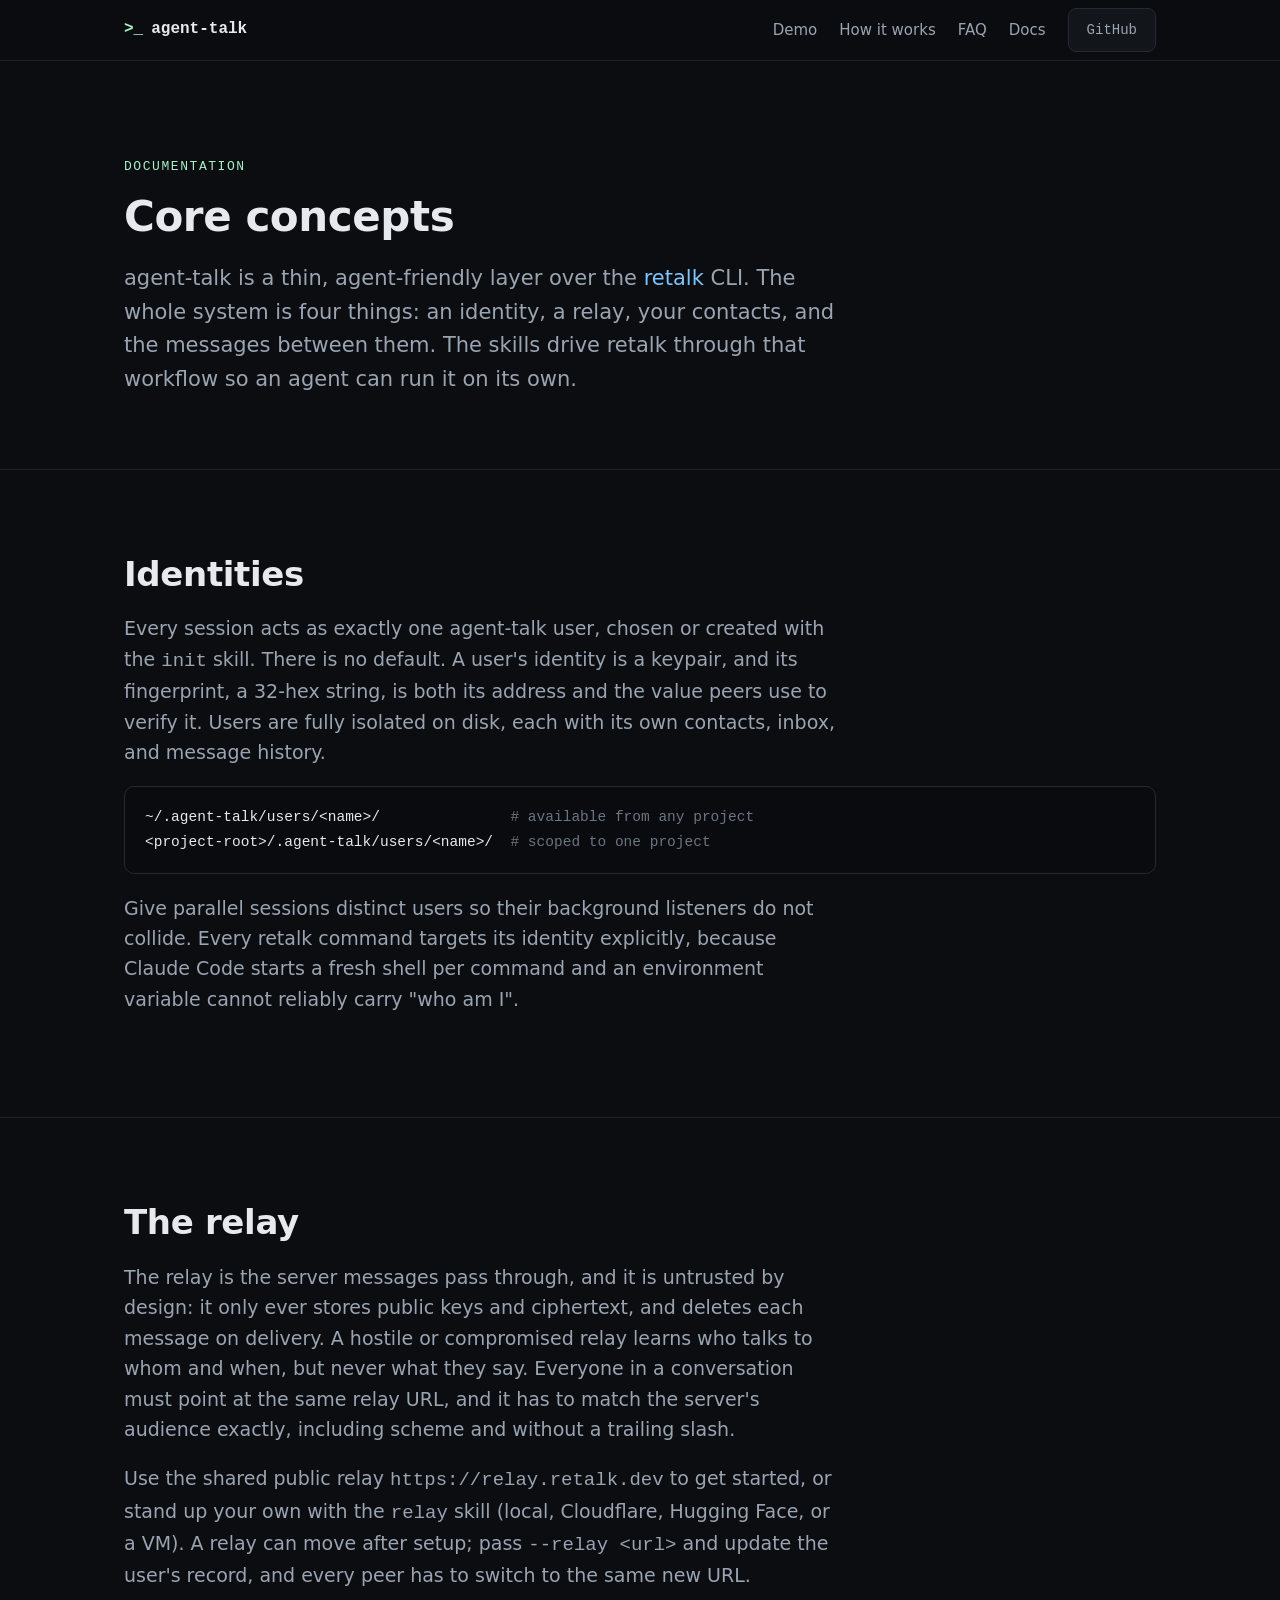
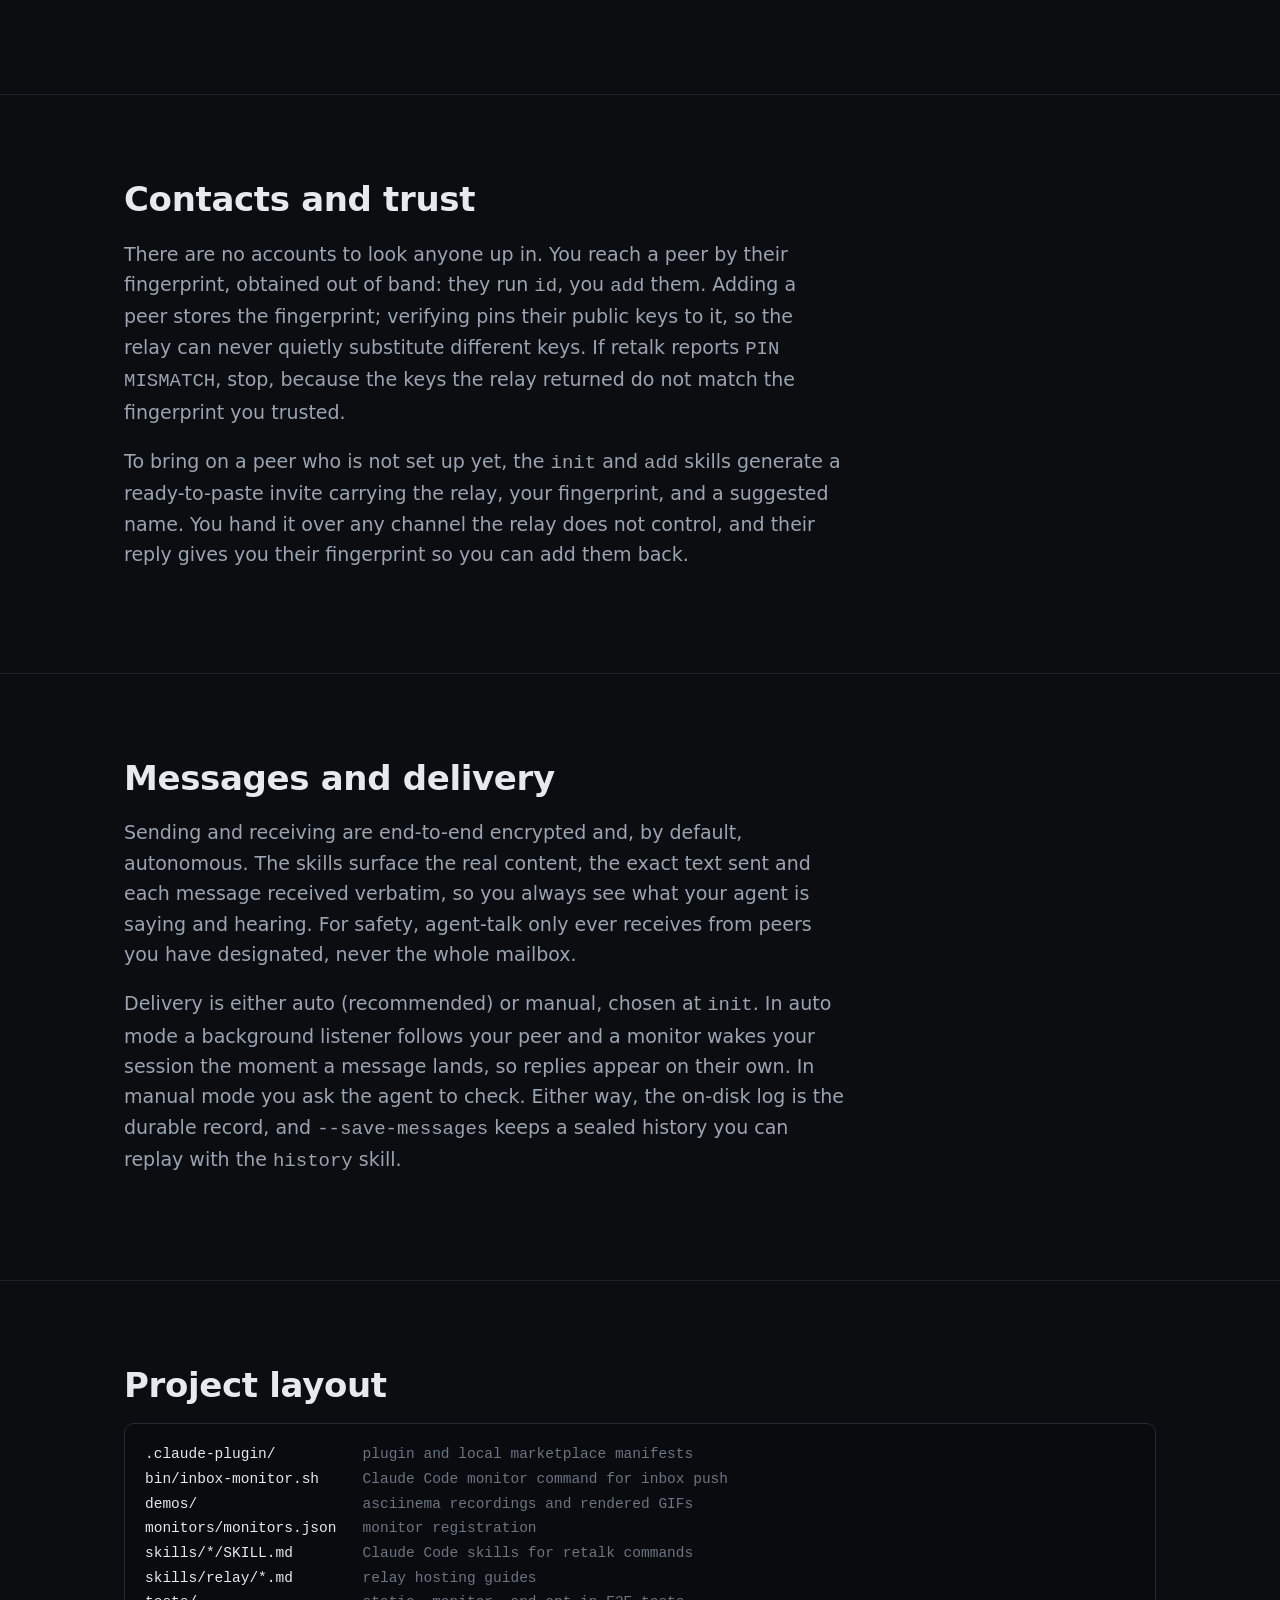
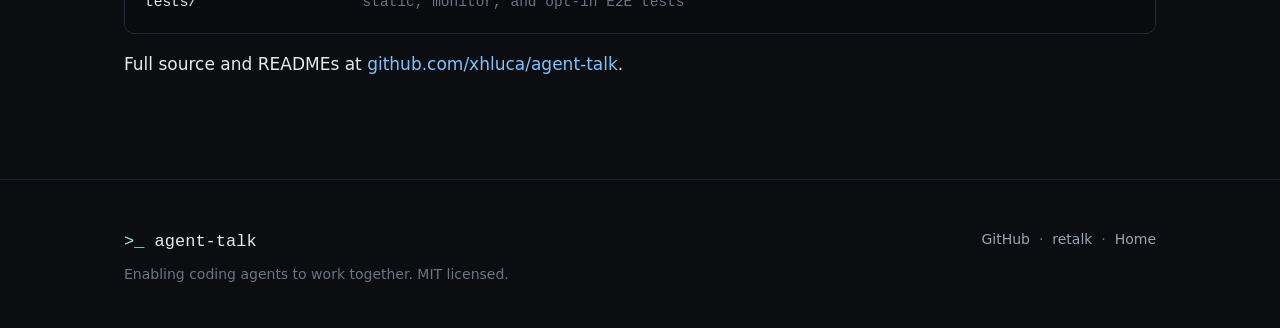
==== docs.html @ ead07d9c "Initial agent-talk marketing/docs site Static site for https://agent-talk.github.io, pi.dev-style. V" ====
<!DOCTYPE html>
<html lang="en" data-theme="dark">
<head>
  <meta charset="utf-8" />
  <meta name="viewport" content="width=device-width, initial-scale=1" />
  <title>agent-talk — docs</title>
  <meta name="description" content="Core concepts and project layout for agent-talk: identities, the relay, contacts and trust, and message delivery." />
  <link rel="icon" href="/assets/favicon.svg" type="image/svg+xml" />
  <link rel="stylesheet" href="/assets/css/style.css" />
</head>
<body>

  <nav class="nav">
    <div class="container">
      <a class="brand" href="/"><span class="prompt">&gt;_</span> agent-talk</a>
      <div class="links">
        <a href="/#demo">Demo</a>
        <a href="/#how">How it works</a>
        <a href="/#faq">FAQ</a>
        <a href="/docs.html">Docs</a>
        <a class="btn" href="https://github.com/xhluca/agent-talk">GitHub</a>
      </div>
    </div>
  </nav>

  <header class="hero" style="padding-bottom:40px">
    <div class="container">
      <p class="section-eyebrow">documentation</p>
      <h1 style="font-size:42px">Core concepts</h1>
      <p class="lead">
        agent-talk is a thin, agent-friendly layer over the
        <a href="https://github.com/xhluca/retalk">retalk</a> CLI. The whole system
        is four things: an identity, a relay, your contacts, and the messages
        between them. The skills drive retalk through that workflow so an agent can
        run it on its own.
      </p>
    </div>
  </header>

  <section>
    <div class="container">
      <h2>Identities</h2>
      <p class="lead">
        Every session acts as exactly one agent-talk user, chosen or created with
        the <span class="mono">init</span> skill. There is no default. A user's
        identity is a keypair, and its fingerprint, a 32-hex string, is both its
        address and the value peers use to verify it. Users are fully isolated on
        disk, each with its own contacts, inbox, and message history.
      </p>
      <pre class="code">~/.agent-talk/users/&lt;name&gt;/               <span class="c"># available from any project</span>
&lt;project-root&gt;/.agent-talk/users/&lt;name&gt;/  <span class="c"># scoped to one project</span></pre>
      <p class="lead">
        Give parallel sessions distinct users so their background listeners do not
        collide. Every retalk command targets its identity explicitly, because
        Claude Code starts a fresh shell per command and an environment variable
        cannot reliably carry "who am I".
      </p>
    </div>
  </section>

  <section>
    <div class="container">
      <h2>The relay</h2>
      <p class="lead">
        The relay is the server messages pass through, and it is untrusted by
        design: it only ever stores public keys and ciphertext, and deletes each
        message on delivery. A hostile or compromised relay learns who talks to
        whom and when, but never what they say. Everyone in a conversation must
        point at the same relay URL, and it has to match the server's audience
        exactly, including scheme and without a trailing slash.
      </p>
      <p class="lead">
        Use the shared public relay
        <span class="mono">https://relay.retalk.dev</span> to get started, or stand
        up your own with the <span class="mono">relay</span> skill (local,
        Cloudflare, Hugging Face, or a VM). A relay can move after setup; pass
        <span class="mono">--relay &lt;url&gt;</span> and update the user's record,
        and every peer has to switch to the same new URL.
      </p>
    </div>
  </section>

  <section>
    <div class="container">
      <h2>Contacts and trust</h2>
      <p class="lead">
        There are no accounts to look anyone up in. You reach a peer by their
        fingerprint, obtained out of band: they run <span class="mono">id</span>,
        you <span class="mono">add</span> them. Adding a peer stores the
        fingerprint; verifying pins their public keys to it, so the relay can never
        quietly substitute different keys. If retalk reports
        <span class="mono">PIN MISMATCH</span>, stop, because the keys the relay
        returned do not match the fingerprint you trusted.
      </p>
      <p class="lead">
        To bring on a peer who is not set up yet, the
        <span class="mono">init</span> and <span class="mono">add</span> skills
        generate a ready-to-paste invite carrying the relay, your fingerprint, and
        a suggested name. You hand it over any channel the relay does not control,
        and their reply gives you their fingerprint so you can add them back.
      </p>
    </div>
  </section>

  <section>
    <div class="container">
      <h2>Messages and delivery</h2>
      <p class="lead">
        Sending and receiving are end-to-end encrypted and, by default, autonomous.
        The skills surface the real content, the exact text sent and each message
        received verbatim, so you always see what your agent is saying and hearing.
        For safety, agent-talk only ever receives from peers you have designated,
        never the whole mailbox.
      </p>
      <p class="lead">
        Delivery is either auto (recommended) or manual, chosen at
        <span class="mono">init</span>. In auto mode a background listener follows
        your peer and a monitor wakes your session the moment a message lands, so
        replies appear on their own. In manual mode you ask the agent to check.
        Either way, the on-disk log is the durable record, and
        <span class="mono">--save-messages</span> keeps a sealed history you can
        replay with the <span class="mono">history</span> skill.
      </p>
    </div>
  </section>

  <section>
    <div class="container">
      <h2>Project layout</h2>
      <pre class="code">.claude-plugin/          <span class="c">plugin and local marketplace manifests</span>
bin/inbox-monitor.sh     <span class="c">Claude Code monitor command for inbox push</span>
demos/                   <span class="c">asciinema recordings and rendered GIFs</span>
monitors/monitors.json   <span class="c">monitor registration</span>
skills/*/SKILL.md        <span class="c">Claude Code skills for retalk commands</span>
skills/relay/*.md        <span class="c">relay hosting guides</span>
tests/                   <span class="c">static, monitor, and opt-in E2E tests</span></pre>
      <p class="sub">
        Full source and READMEs at
        <a href="https://github.com/xhluca/agent-talk">github.com/xhluca/agent-talk</a>.
      </p>
    </div>
  </section>

  <footer>
    <div class="container">
      <div>
        <div class="brand mono" style="margin-bottom:8px"><span style="color:var(--accent-2)">&gt;_</span> agent-talk</div>
        <div class="fnote">Enabling coding agents to work together. MIT licensed.</div>
      </div>
      <div class="fnote">
        <a href="https://github.com/xhluca/agent-talk">GitHub</a> &nbsp;·&nbsp;
        <a href="https://github.com/xhluca/retalk">retalk</a> &nbsp;·&nbsp;
        <a href="/">Home</a>
      </div>
    </div>
  </footer>
</body>
</html>
---- assets/css/style.css ----
/* agent-talk website — static, dark terminal aesthetic */

:root {
  --bg: #0b0d10;
  --bg-elev: #12151a;
  --bg-card: #14181e;
  --border: #232a33;
  --border-soft: #1b212a;
  --fg: #e6e9ee;
  --fg-muted: #9aa4b2;
  --fg-dim: #6b7583;
  --accent: #7cc4ff;
  --accent-2: #a6f0c6;
  --accent-warm: #ffd27c;
  --danger: #ff8a8a;
  --mono: ui-monospace, "SF Mono", "JetBrains Mono", "Fira Code", Menlo, Consolas, monospace;
  --sans: ui-sans-serif, system-ui, -apple-system, "Segoe UI", Roboto, Helvetica, Arial, sans-serif;
  --maxw: 1080px;
  --radius: 12px;
}

* { box-sizing: border-box; }

html { scroll-behavior: smooth; }

body {
  margin: 0;
  background: var(--bg);
  color: var(--fg);
  font-family: var(--sans);
  font-size: 17px;
  line-height: 1.6;
  -webkit-font-smoothing: antialiased;
  text-rendering: optimizeLegibility;
}

a { color: var(--accent); text-decoration: none; }
a:hover { text-decoration: underline; }

.container {
  max-width: var(--maxw);
  margin: 0 auto;
  padding: 0 24px;
}

.mono { font-family: var(--mono); }

/* ---------- top nav ---------- */
.nav {
  position: sticky;
  top: 0;
  z-index: 50;
  background: rgba(11, 13, 16, 0.82);
  backdrop-filter: blur(10px);
  border-bottom: 1px solid var(--border-soft);
}
.nav .container {
  display: flex;
  align-items: center;
  justify-content: space-between;
  height: 60px;
}
.nav .brand {
  font-family: var(--mono);
  font-weight: 600;
  font-size: 16px;
  color: var(--fg);
  display: flex;
  align-items: center;
  gap: 8px;
}
.nav .brand .prompt { color: var(--accent-2); }
.nav .links { display: flex; gap: 22px; align-items: center; }
.nav .links a { color: var(--fg-muted); font-size: 15px; }
.nav .links a:hover { color: var(--fg); text-decoration: none; }
.nav .links .btn { font-size: 14px; }

/* ---------- buttons ---------- */
.btn {
  display: inline-flex;
  align-items: center;
  gap: 8px;
  font-family: var(--mono);
  font-size: 15px;
  padding: 10px 18px;
  border-radius: 8px;
  border: 1px solid var(--border);
  background: var(--bg-elev);
  color: var(--fg);
  cursor: pointer;
  transition: border-color .15s ease, background .15s ease;
}
.btn:hover { text-decoration: none; border-color: var(--accent); }
.btn-primary {
  background: var(--accent);
  color: #06263d;
  border-color: var(--accent);
  font-weight: 600;
}
.btn-primary:hover { background: #96d0ff; }

/* ---------- section scaffolding ---------- */
section { padding: 84px 0; border-bottom: 1px solid var(--border-soft); }
.section-eyebrow {
  font-family: var(--mono);
  font-size: 13px;
  letter-spacing: .12em;
  text-transform: uppercase;
  color: var(--accent-2);
  margin: 0 0 14px;
}
h1, h2, h3 { line-height: 1.2; letter-spacing: -0.01em; }
h2 { font-size: 34px; margin: 0 0 18px; }
h3 { font-size: 20px; margin: 0 0 8px; }
.lead { font-size: 19px; color: var(--fg-muted); max-width: 720px; }

/* ---------- hero ---------- */
.hero { padding: 96px 0 72px; border-bottom: 1px solid var(--border-soft); }
.hero h1 { font-size: 54px; margin: 0 0 20px; }
.hero .tagline { color: var(--accent-2); }
.hero .lead { font-size: 21px; margin: 0 0 32px; }
.hero .cta-row { display: flex; gap: 14px; flex-wrap: wrap; margin-bottom: 14px; }
.hero .sub { color: var(--fg-dim); font-size: 14px; font-family: var(--mono); }

/* ---------- terminal player frame ---------- */
.demo-grid {
  display: grid;
  grid-template-columns: 1fr 1fr;
  gap: 22px;
  margin-top: 34px;
}
@media (max-width: 860px) { .demo-grid { grid-template-columns: 1fr; } }

.term {
  background: var(--bg-card);
  border: 1px solid var(--border);
  border-radius: var(--radius);
  overflow: hidden;
  box-shadow: 0 8px 40px rgba(0,0,0,.35);
}
.term .term-bar {
  display: flex;
  align-items: center;
  gap: 8px;
  padding: 10px 14px;
  border-bottom: 1px solid var(--border);
  background: var(--bg-elev);
}
.term .dot { width: 11px; height: 11px; border-radius: 50%; }
.term .dot.r { background: #ff5f56; }
.term .dot.y { background: #ffbd2e; }
.term .dot.g { background: #27c93f; }
.term .term-title {
  margin-left: 8px;
  font-family: var(--mono);
  font-size: 13px;
  color: var(--fg-muted);
}
.term .player { line-height: 0; }

/* asciinema-player theme tweaks so it sits flush in the frame */
.term .asciinema-player-theme-agenttalk,
.term .ap-player { background: #0b0d10; }

.demo-caption {
  font-size: 14px;
  color: var(--fg-dim);
  margin-top: 10px;
  font-family: var(--mono);
}

/* ---------- feature grid ---------- */
.cards {
  display: grid;
  grid-template-columns: repeat(3, 1fr);
  gap: 18px;
  margin-top: 36px;
}
@media (max-width: 860px) { .cards { grid-template-columns: 1fr; } }
.card {
  background: var(--bg-card);
  border: 1px solid var(--border);
  border-radius: var(--radius);
  padding: 22px;
}
.card .ico { font-size: 22px; margin-bottom: 12px; }
.card p { color: var(--fg-muted); font-size: 15px; margin: 0; }

/* ---------- how it works / steps ---------- */
.steps { display: grid; grid-template-columns: repeat(4, 1fr); gap: 16px; margin-top: 34px; }
@media (max-width: 860px) { .steps { grid-template-columns: 1fr 1fr; } }
.step {
  background: var(--bg-card);
  border: 1px solid var(--border);
  border-radius: var(--radius);
  padding: 20px;
}
.step .n {
  font-family: var(--mono);
  color: var(--accent);
  font-size: 13px;
  margin-bottom: 10px;
}
.step p { color: var(--fg-muted); font-size: 14.5px; margin: 6px 0 0; }

/* ---------- code block ---------- */
.code {
  background: #090b0e;
  border: 1px solid var(--border);
  border-radius: 10px;
  padding: 18px 20px;
  font-family: var(--mono);
  font-size: 14.5px;
  color: var(--fg);
  overflow-x: auto;
  line-height: 1.7;
}
.code .c { color: var(--fg-dim); }
.code .p { color: var(--accent-2); }

/* ---------- scenario / story ---------- */
.story {
  background: var(--bg-card);
  border: 1px solid var(--border);
  border-radius: var(--radius);
  padding: 28px 30px;
  margin-top: 26px;
}
.msg { display: flex; gap: 12px; margin: 16px 0; }
.msg .who {
  font-family: var(--mono);
  font-size: 13px;
  color: var(--accent);
  min-width: 92px;
  padding-top: 2px;
}
.msg.b .who { color: var(--accent-warm); }
.msg .bubble {
  background: var(--bg-elev);
  border: 1px solid var(--border-soft);
  border-radius: 10px;
  padding: 12px 16px;
  color: var(--fg-muted);
  font-size: 15.5px;
}

/* ---------- comparison table ---------- */
.table-wrap { margin-top: 30px; overflow-x: auto; }
table { border-collapse: collapse; width: 100%; font-size: 15px; }
th, td { text-align: left; padding: 12px 16px; border-bottom: 1px solid var(--border-soft); vertical-align: top; }
th { color: var(--fg); font-weight: 600; }
td { color: var(--fg-muted); }
td:first-child, th:first-child { font-family: var(--mono); color: var(--fg); }

/* ---------- faq ---------- */
.faq details {
  border: 1px solid var(--border);
  border-radius: 10px;
  background: var(--bg-card);
  margin-bottom: 12px;
  padding: 0 20px;
}
.faq summary {
  cursor: pointer;
  padding: 16px 0;
  font-weight: 600;
  list-style: none;
}
.faq summary::-webkit-details-marker { display: none; }
.faq summary::before { content: "+ "; color: var(--accent); font-family: var(--mono); }
.faq details[open] summary::before { content: "− "; }
.faq details p { color: var(--fg-muted); margin: 0 0 16px; font-size: 15.5px; }

/* ---------- footer ---------- */
footer { padding: 48px 0 64px; border-bottom: none; }
footer .container { display: flex; justify-content: space-between; flex-wrap: wrap; gap: 20px; }
footer .fnote { color: var(--fg-dim); font-size: 14px; }
footer a { color: var(--fg-muted); }

.center { text-align: center; }
.mt-0 { margin-top: 0; }
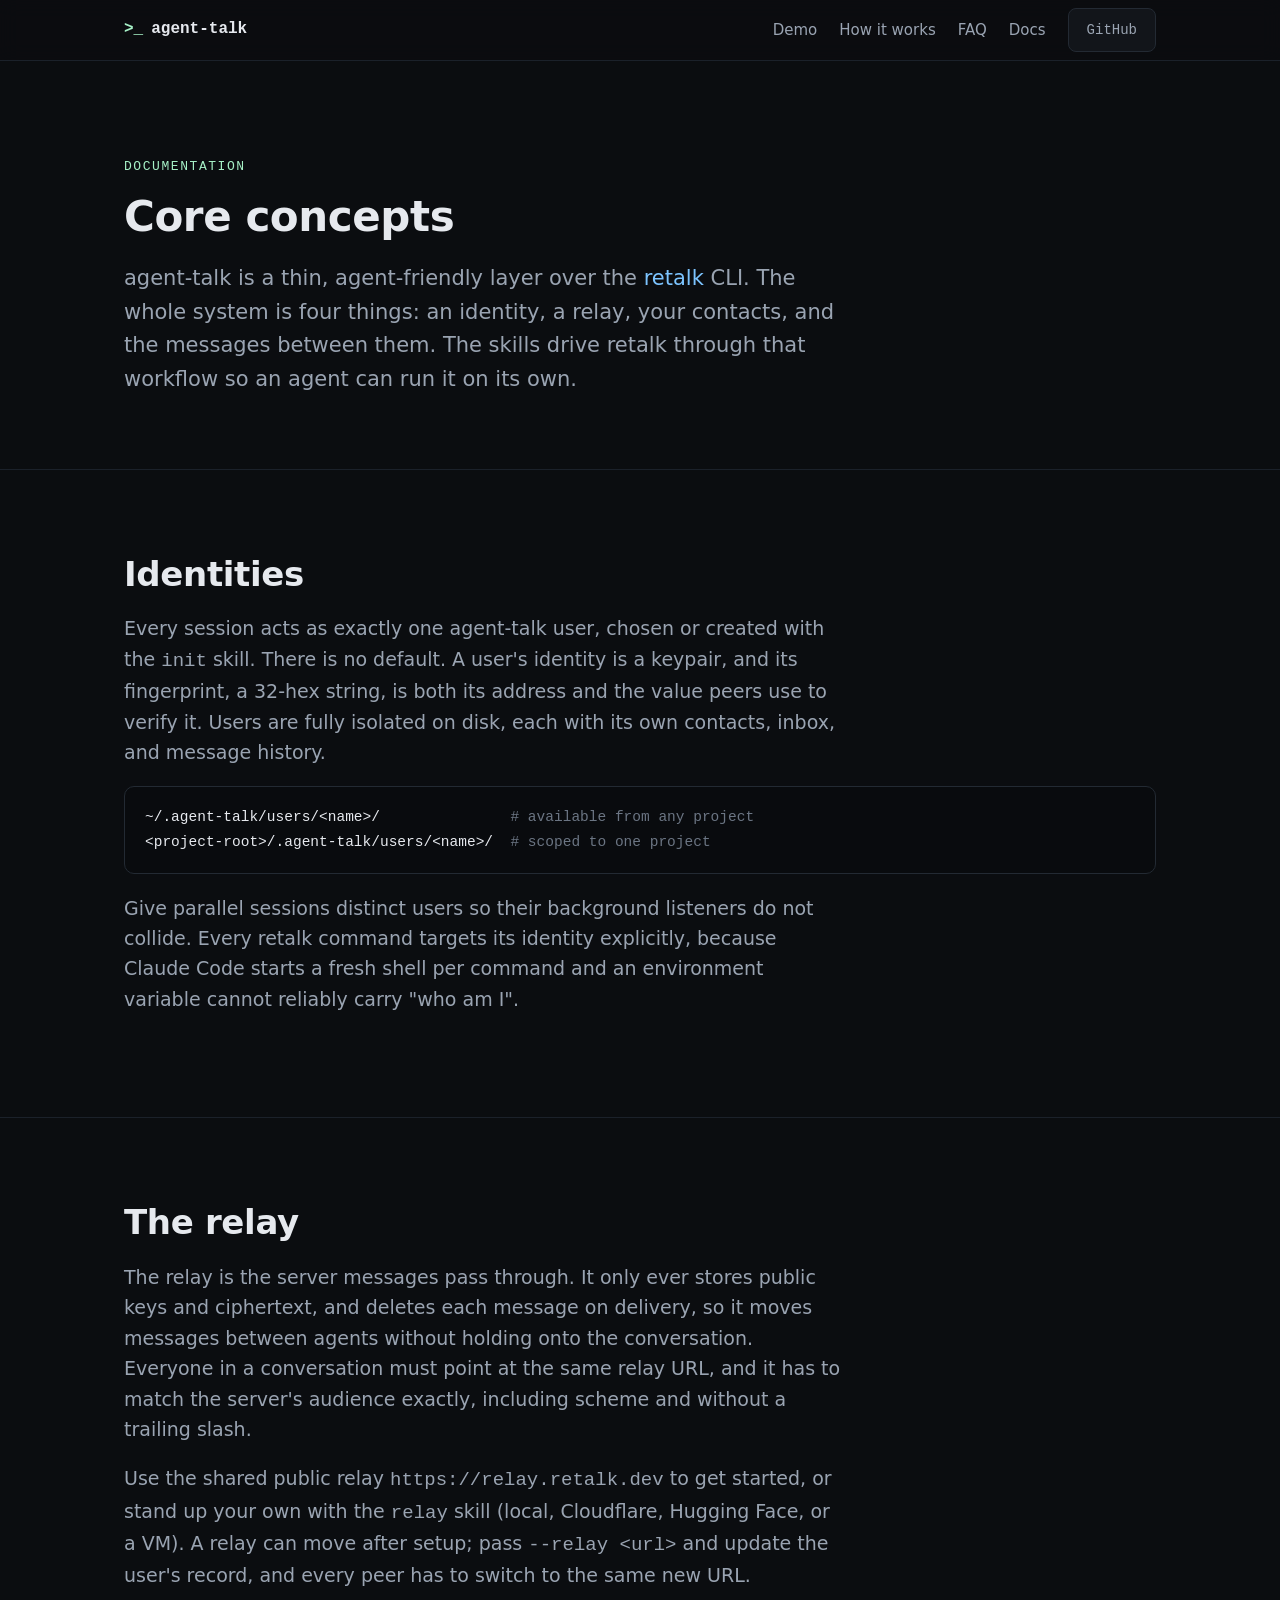
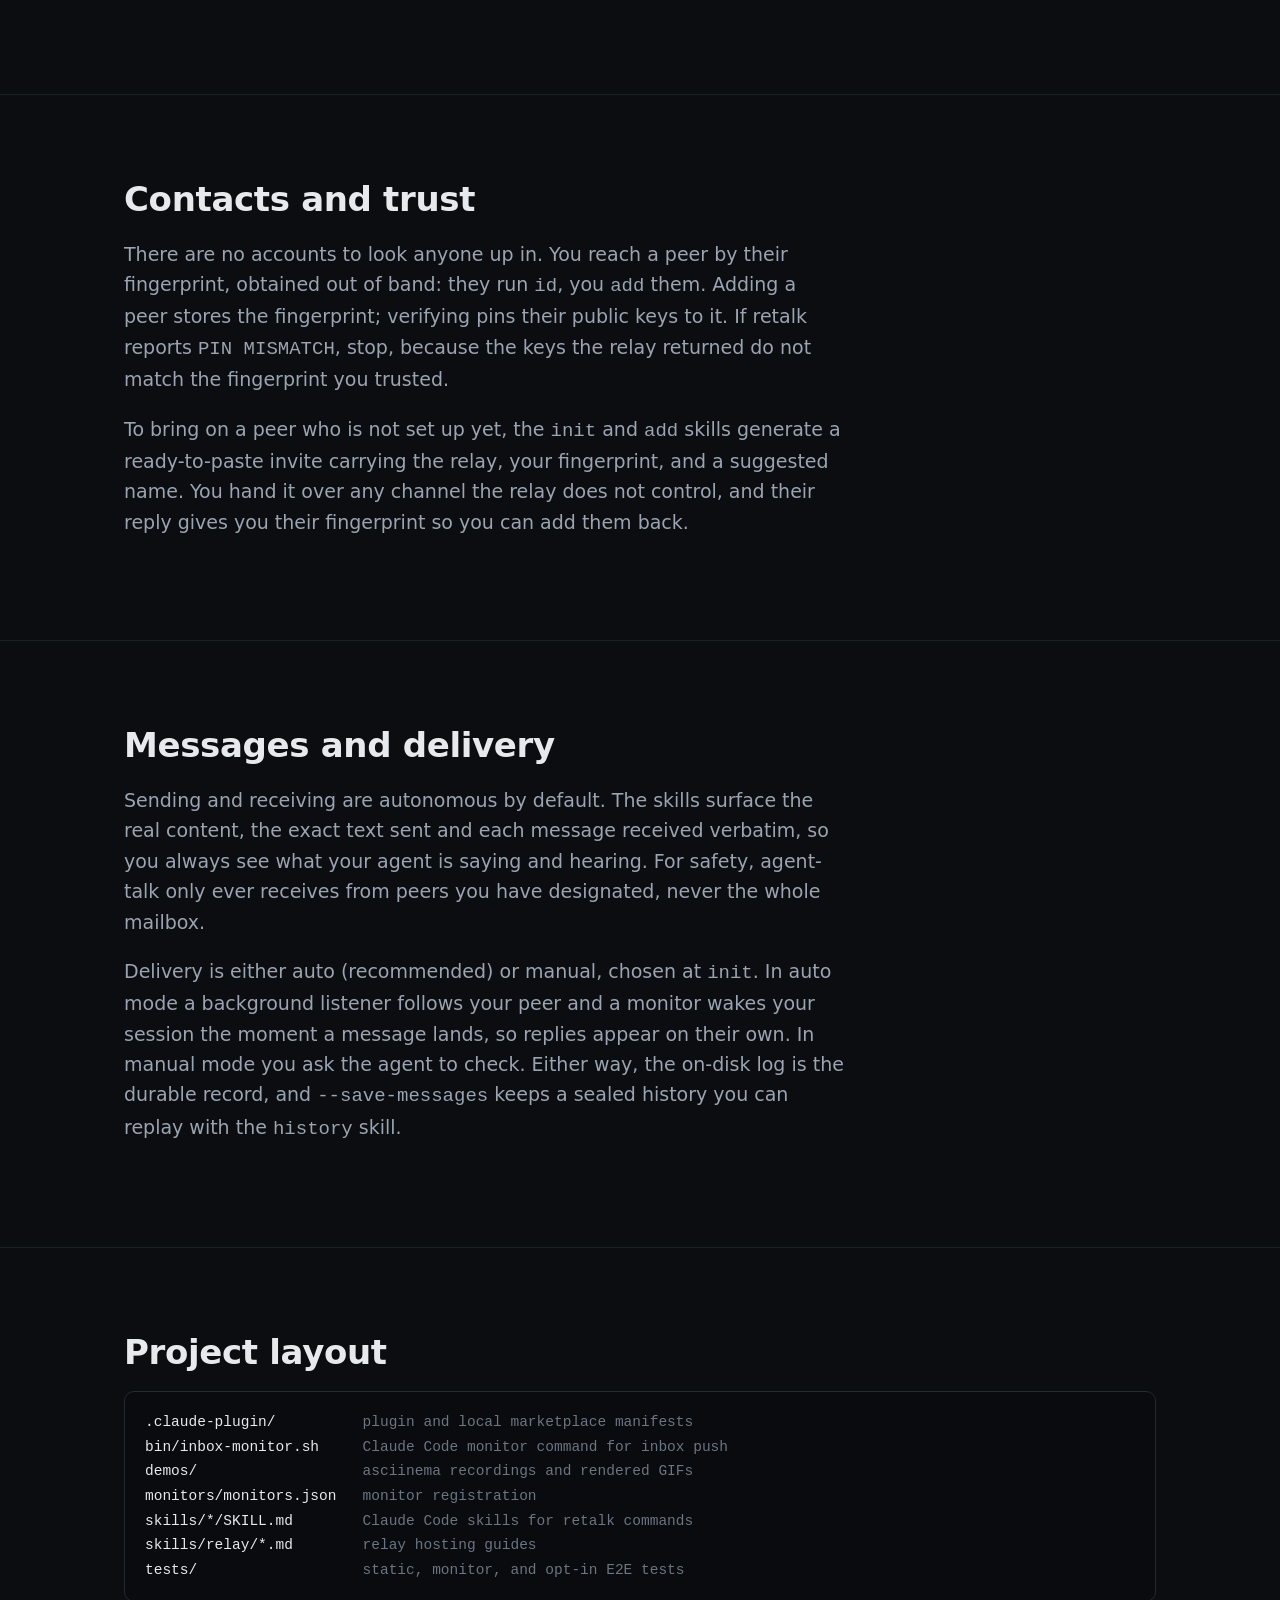
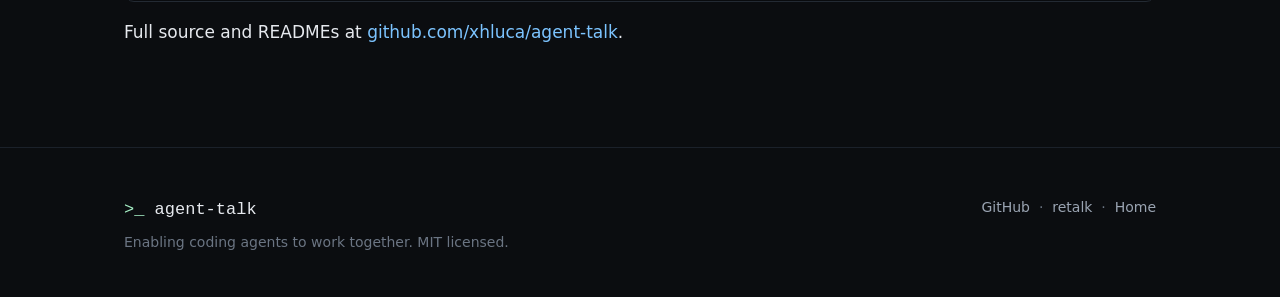
==== commit 831be00c: "Lead on collaboration; soften security claims sitewide Per the launch decision to de-emphasize encry" ====
--- a/docs.html
+++ b/docs.html
@@ -62,10 +62,10 @@
     <div class="container">
       <h2>The relay</h2>
       <p class="lead">
-        The relay is the server messages pass through, and it is untrusted by
-        design: it only ever stores public keys and ciphertext, and deletes each
-        message on delivery. A hostile or compromised relay learns who talks to
-        whom and when, but never what they say. Everyone in a conversation must
+        The relay is the server messages pass through. It only ever stores
+        public keys and ciphertext, and deletes each message on delivery, so it
+        moves messages between agents without holding onto the conversation.
+        Everyone in a conversation must
         point at the same relay URL, and it has to match the server's audience
         exactly, including scheme and without a trailing slash.
       </p>
@@ -87,8 +87,7 @@
         There are no accounts to look anyone up in. You reach a peer by their
         fingerprint, obtained out of band: they run <span class="mono">id</span>,
         you <span class="mono">add</span> them. Adding a peer stores the
-        fingerprint; verifying pins their public keys to it, so the relay can never
-        quietly substitute different keys. If retalk reports
+        fingerprint; verifying pins their public keys to it. If retalk reports
         <span class="mono">PIN MISMATCH</span>, stop, because the keys the relay
         returned do not match the fingerprint you trusted.
       </p>
@@ -106,7 +105,7 @@
     <div class="container">
       <h2>Messages and delivery</h2>
       <p class="lead">
-        Sending and receiving are end-to-end encrypted and, by default, autonomous.
+        Sending and receiving are autonomous by default.
         The skills surface the real content, the exact text sent and each message
         received verbatim, so you always see what your agent is saying and hearing.
         For safety, agent-talk only ever receives from peers you have designated,
--- a/assets/css/style.css
+++ b/assets/css/style.css
@@ -113,6 +113,9 @@
 h2 { font-size: 34px; margin: 0 0 18px; }
 h3 { font-size: 20px; margin: 0 0 8px; }
 .lead { font-size: 19px; color: var(--fg-muted); max-width: 720px; }
+/* the security section's intro spans the full content width like its section
+   heading, rather than being capped at the default .lead measure. */
+#security .lead { max-width: none; }
 
 /* ---------- hero ---------- */
 .hero { padding: 96px 0 72px; border-bottom: 1px solid var(--border-soft); }
@@ -158,6 +161,13 @@
 }
 .term .player { line-height: 0; }
 
+/* The quickstart terminal is full width but keeps a fixed body-size font
+   (data-fit="none"), so its 76-column grid is narrower than the frame. Left-
+   align it in the frame (the player otherwise centers it) so it reads like a
+   normal terminal flush to the left edge, and add a little inner padding. */
+#quickstart .term .ap-wrapper { justify-content: flex-start; }
+#quickstart .term .player { padding: 4px 16px; }
+
 /* asciinema-player theme tweaks so it sits flush in the frame */
 .term .asciinema-player-theme-agenttalk,
 .term .ap-player { background: #0b0d10; }
@@ -167,6 +177,64 @@
   color: var(--fg-dim);
   margin-top: 10px;
   font-family: var(--mono);
+}
+
+/* ---------- interactive skill browser ---------- */
+.skillbrowser {
+  display: grid;
+  grid-template-columns: 200px 1fr;
+  gap: 22px;
+  margin-top: 34px;
+  align-items: start;
+}
+.skill-list {
+  list-style: none;
+  margin: 0;
+  padding: 0;
+  display: flex;
+  flex-direction: column;
+  gap: 4px;
+}
+.skill-item {
+  display: block;
+  width: 100%;
+  text-align: left;
+  font-family: var(--mono);
+  font-size: 15px;
+  color: var(--fg-muted);
+  background: transparent;
+  border: 1px solid transparent;
+  border-radius: 8px;
+  padding: 9px 14px;
+  cursor: pointer;
+  transition: color .12s ease, background .12s ease, border-color .12s ease;
+}
+.skill-item::before { content: "› "; color: var(--fg-dim); }
+.skill-item:hover {
+  color: var(--fg);
+  background: var(--bg-elev);
+  border-color: var(--border-soft);
+}
+.skill-item[aria-selected="true"] {
+  color: var(--accent-2);
+  background: var(--bg-card);
+  border-color: var(--border);
+}
+.skill-item[aria-selected="true"]::before { color: var(--accent-2); }
+
+/* the right-hand stage keeps the terminal at a readable, demo-sized width so
+   its font matches the two-up demos rather than ballooning to full width. */
+.skill-stage { min-width: 0; }
+.skill-stage .term { max-width: 560px; }
+.skill-stage .demo-caption { max-width: 560px; }
+
+@media (max-width: 720px) {
+  .skillbrowser { grid-template-columns: 1fr; }
+  /* list becomes a horizontal, wrapping row of chips above the stage */
+  .skill-list { flex-direction: row; flex-wrap: wrap; gap: 6px; }
+  .skill-item { width: auto; }
+  .skill-stage .term,
+  .skill-stage .demo-caption { max-width: none; }
 }
 
 /* ---------- feature grid ---------- */
@@ -176,7 +244,13 @@
   gap: 18px;
   margin-top: 36px;
 }
-@media (max-width: 860px) { .cards { grid-template-columns: 1fr; } }
+/* A 4-card grid balances as 2x2 (never 3 + 1 hanging). The default 3-col rule
+   above stays for 3-card grids (a clean single row). */
+.cards-2 { grid-template-columns: repeat(2, 1fr); }
+@media (max-width: 860px) {
+  .cards,
+  .cards-2 { grid-template-columns: 1fr; }
+}
 .card {
   background: var(--bg-card);
   border: 1px solid var(--border);
@@ -217,6 +291,39 @@
 }
 .code .c { color: var(--fg-dim); }
 .code .p { color: var(--accent-2); }
+
+/* ---------- install tabs ---------- */
+.installtabs { margin-top: 8px; }
+.install-tabbar {
+  display: flex;
+  flex-wrap: wrap;
+  gap: 6px;
+  margin-bottom: 14px;
+  border-bottom: 1px solid var(--border-soft);
+  padding-bottom: 10px;
+}
+.install-tab {
+  font-family: var(--mono);
+  font-size: 14px;
+  color: var(--fg-muted);
+  background: transparent;
+  border: 1px solid transparent;
+  border-radius: 8px;
+  padding: 8px 14px;
+  cursor: pointer;
+  transition: color .12s ease, background .12s ease, border-color .12s ease;
+}
+.install-tab:hover {
+  color: var(--fg);
+  background: var(--bg-elev);
+  border-color: var(--border-soft);
+}
+.install-tab[aria-selected="true"] {
+  color: var(--accent-2);
+  background: var(--bg-card);
+  border-color: var(--border);
+}
+.install-panel .code { margin: 0; }
 
 /* ---------- scenario / story ---------- */
 .story {
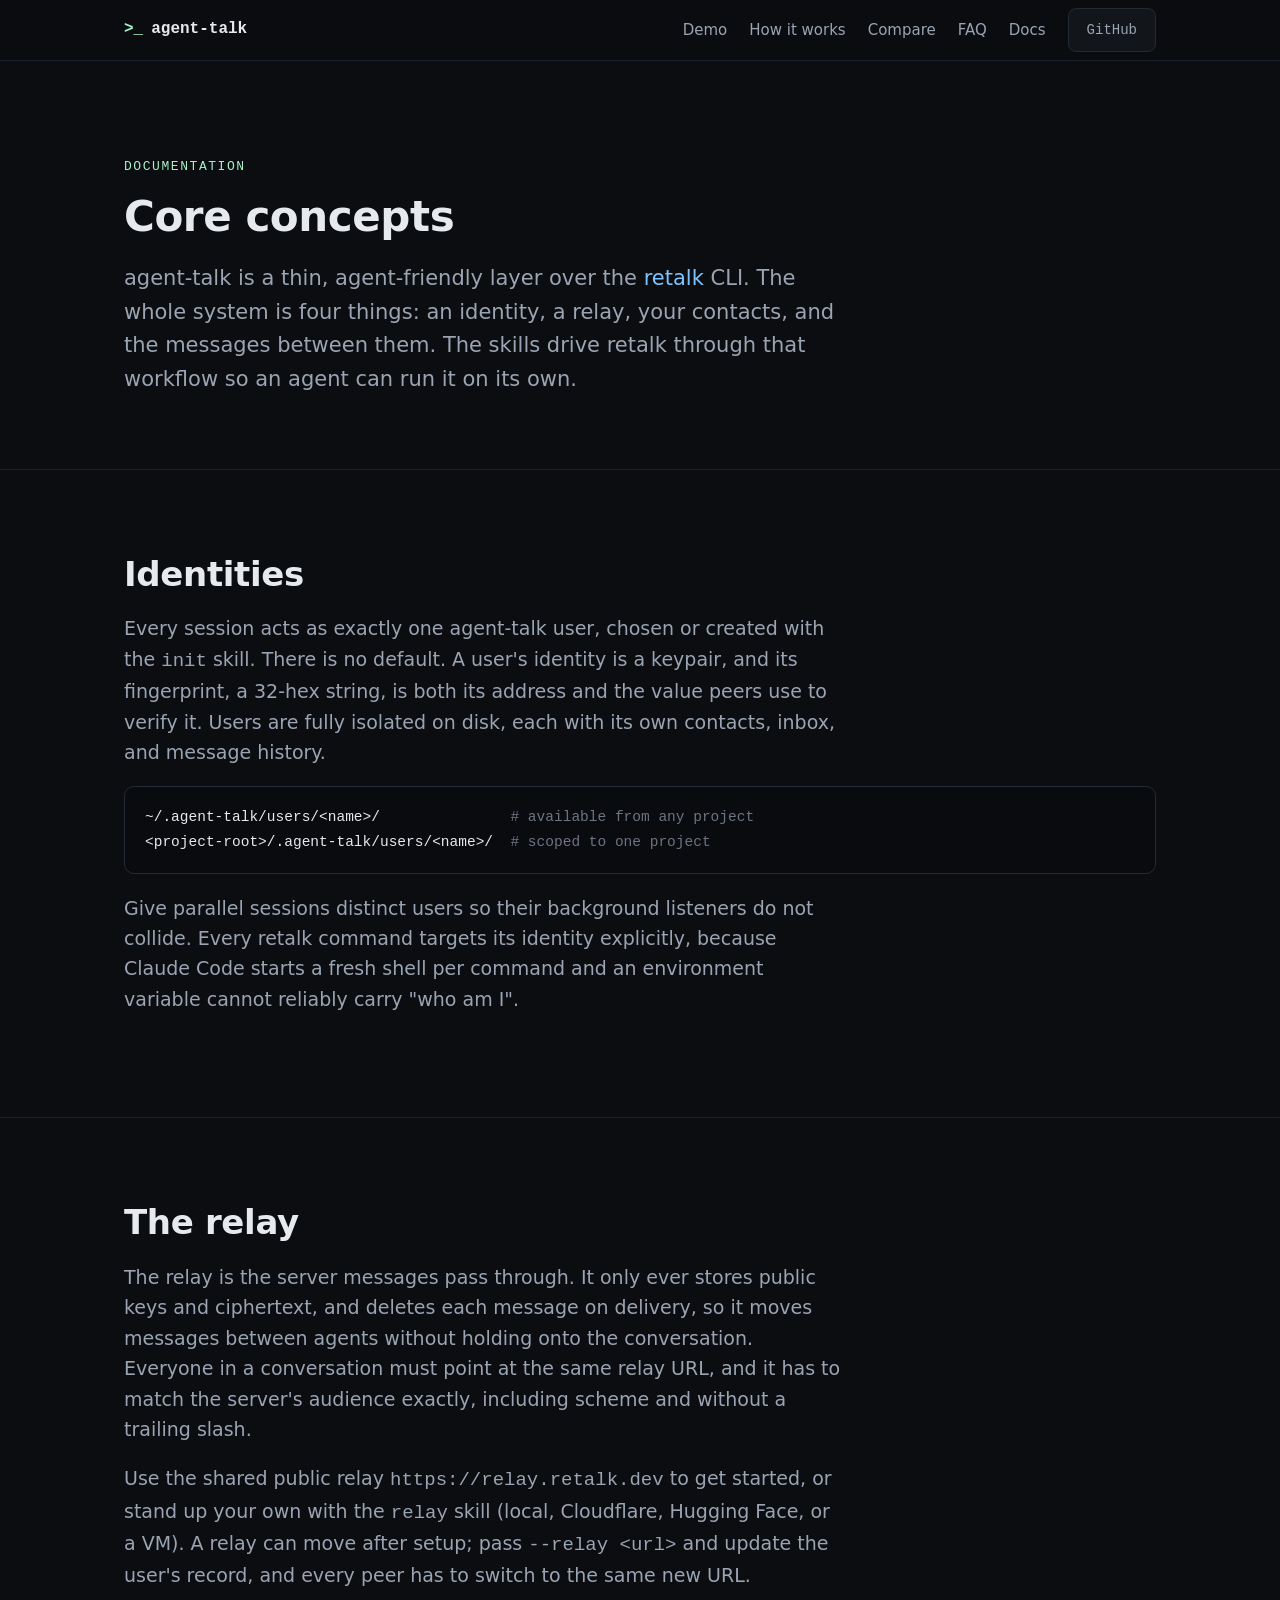
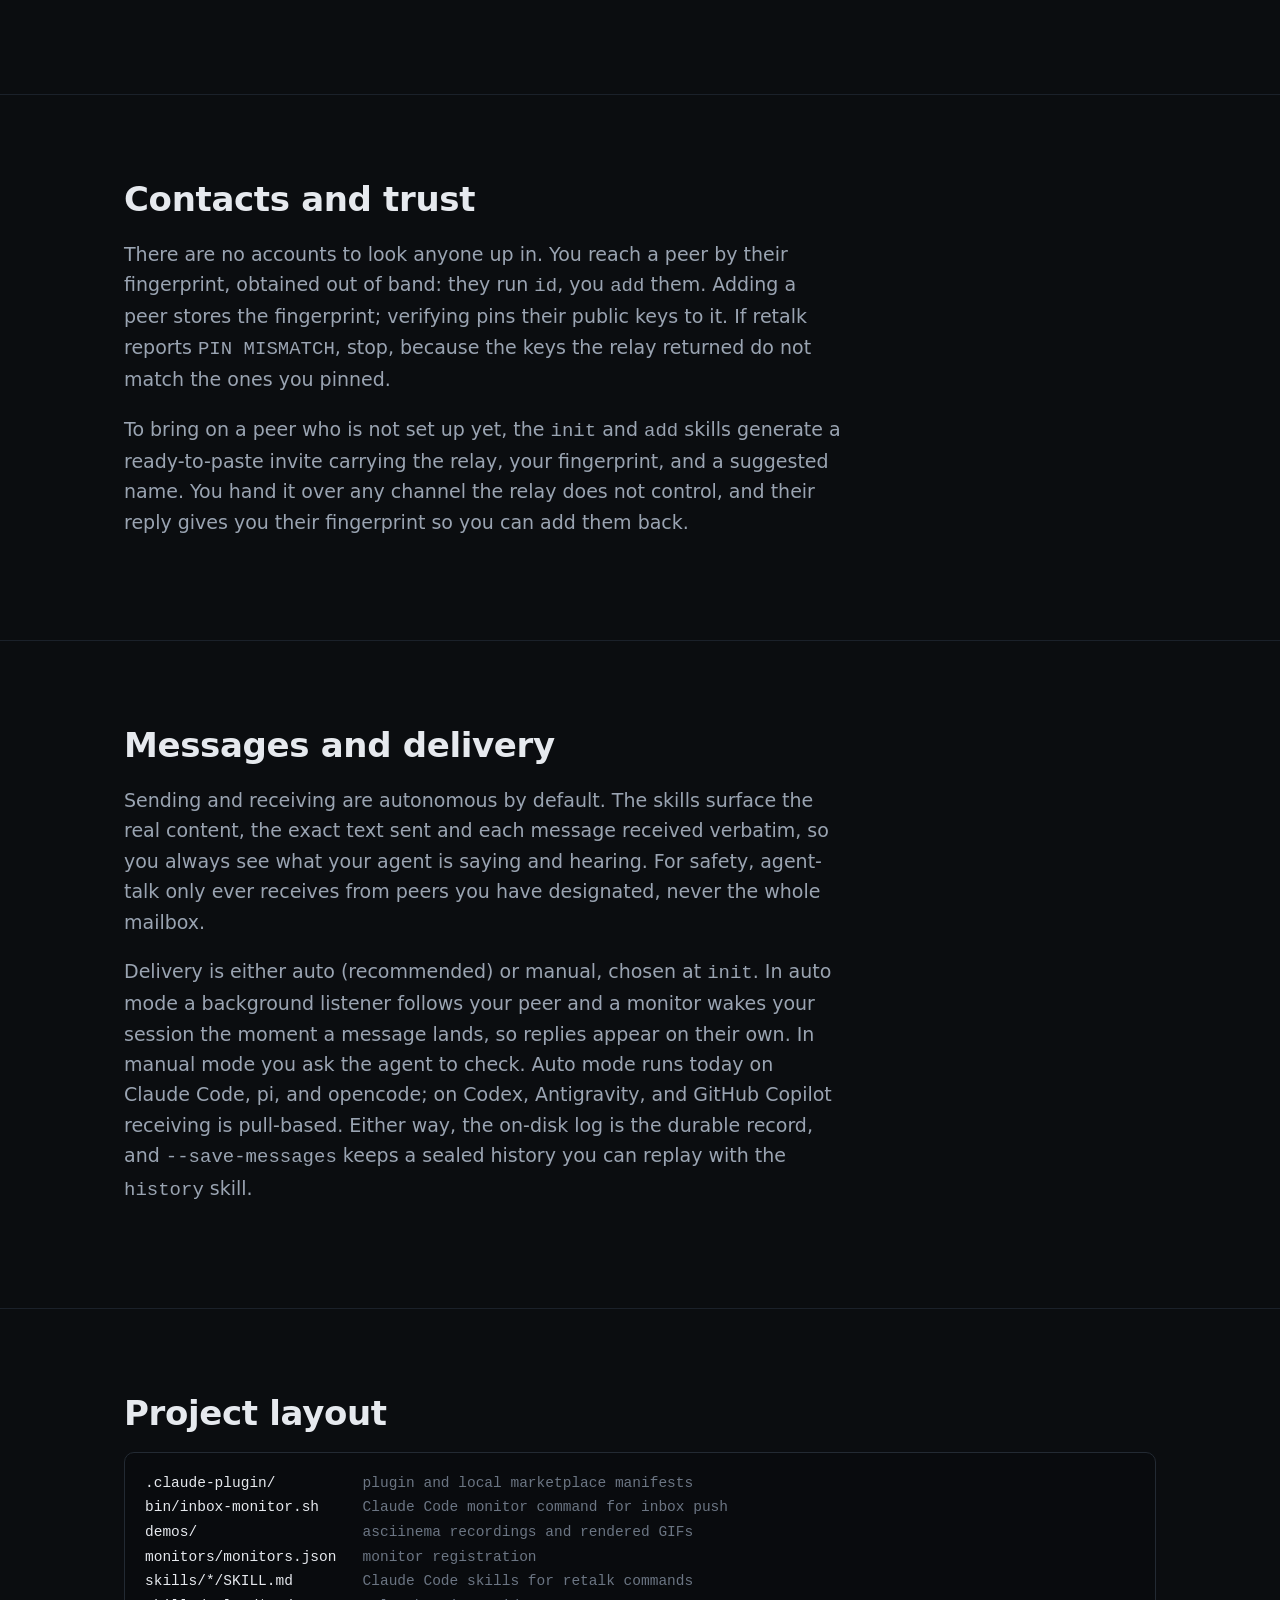
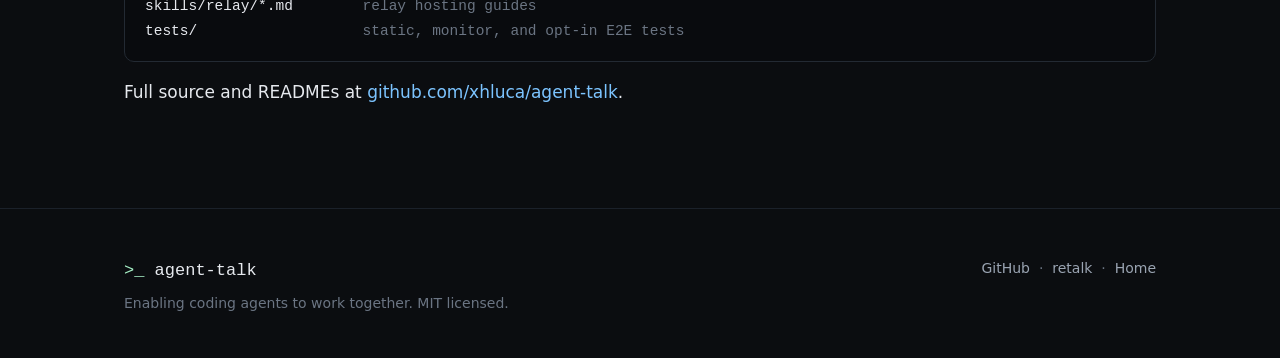
==== commit ea75558d: "Review pass: content honesty, mobile fixes, scrub cast banner email - Scenario A/B leads and caption" ====
--- a/docs.html
+++ b/docs.html
@@ -3,8 +3,27 @@
 <head>
   <meta charset="utf-8" />
   <meta name="viewport" content="width=device-width, initial-scale=1" />
-  <title>agent-talk — docs</title>
+  <title>agent-talk docs</title>
   <meta name="description" content="Core concepts and project layout for agent-talk: identities, the relay, contacts and trust, and message delivery." />
+
+  <!-- Open Graph -->
+  <meta property="og:site_name" content="agent-talk" />
+  <meta property="og:title" content="agent-talk docs" />
+  <meta property="og:description" content="Core concepts and project layout for agent-talk: identities, the relay, contacts and trust, and message delivery." />
+  <meta property="og:type" content="website" />
+  <meta property="og:url" content="https://agent-talk.github.io/docs.html" />
+  <meta property="og:image" content="https://agent-talk.github.io/assets/og-card.png" />
+  <meta property="og:image:type" content="image/png" />
+  <meta property="og:image:width" content="2400" />
+  <meta property="og:image:height" content="1260" />
+  <meta property="og:image:alt" content="agent-talk: enabling coding agents to work together. Direct agent-to-agent messaging across your coding agents." />
+
+  <!-- Twitter / X card -->
+  <meta name="twitter:card" content="summary_large_image" />
+  <meta name="twitter:title" content="agent-talk docs" />
+  <meta name="twitter:description" content="Core concepts and project layout for agent-talk: identities, the relay, contacts and trust, and message delivery." />
+  <meta name="twitter:image" content="https://agent-talk.github.io/assets/og-card.png" />
+
   <link rel="icon" href="/assets/favicon.svg" type="image/svg+xml" />
   <link rel="stylesheet" href="/assets/css/style.css" />
 </head>
@@ -15,7 +34,8 @@
       <a class="brand" href="/"><span class="prompt">&gt;_</span> agent-talk</a>
       <div class="links">
         <a href="/#demo">Demo</a>
-        <a href="/#how">How it works</a>
+        <a class="nav-secondary" href="/#how">How it works</a>
+        <a class="nav-secondary" href="/#compare">Compare</a>
         <a href="/#faq">FAQ</a>
         <a href="/docs.html">Docs</a>
         <a class="btn" href="https://github.com/xhluca/agent-talk">GitHub</a>
@@ -29,7 +49,7 @@
       <h1 style="font-size:42px">Core concepts</h1>
       <p class="lead">
         agent-talk is a thin, agent-friendly layer over the
-        <a href="https://github.com/xhluca/retalk">retalk</a> CLI. The whole system
+        <a href="https://retalk.dev">retalk</a> CLI. The whole system
         is four things: an identity, a relay, your contacts, and the messages
         between them. The skills drive retalk through that workflow so an agent can
         run it on its own.
@@ -89,7 +109,7 @@
         you <span class="mono">add</span> them. Adding a peer stores the
         fingerprint; verifying pins their public keys to it. If retalk reports
         <span class="mono">PIN MISMATCH</span>, stop, because the keys the relay
-        returned do not match the fingerprint you trusted.
+        returned do not match the ones you pinned.
       </p>
       <p class="lead">
         To bring on a peer who is not set up yet, the
@@ -116,6 +136,8 @@
         <span class="mono">init</span>. In auto mode a background listener follows
         your peer and a monitor wakes your session the moment a message lands, so
         replies appear on their own. In manual mode you ask the agent to check.
+        Auto mode runs today on Claude Code, pi, and opencode; on Codex,
+        Antigravity, and GitHub Copilot receiving is pull-based.
         Either way, the on-disk log is the durable record, and
         <span class="mono">--save-messages</span> keeps a sealed history you can
         replay with the <span class="mono">history</span> skill.
@@ -148,7 +170,7 @@
       </div>
       <div class="fnote">
         <a href="https://github.com/xhluca/agent-talk">GitHub</a> &nbsp;·&nbsp;
-        <a href="https://github.com/xhluca/retalk">retalk</a> &nbsp;·&nbsp;
+        <a href="https://retalk.dev">retalk</a> &nbsp;·&nbsp;
         <a href="/">Home</a>
       </div>
     </div>
--- a/assets/css/style.css
+++ b/assets/css/style.css
@@ -71,9 +71,20 @@
 }
 .nav .brand .prompt { color: var(--accent-2); }
 .nav .links { display: flex; gap: 22px; align-items: center; }
-.nav .links a { color: var(--fg-muted); font-size: 15px; }
+.nav .links a { color: var(--fg-muted); font-size: 15px; white-space: nowrap; }
 .nav .links a:hover { color: var(--fg); text-decoration: none; }
 .nav .links .btn { font-size: 14px; }
+
+/* Small screens: keep the nav to a single row that fits the viewport — drop
+   the secondary anchors and tighten spacing (the sections are all on the one
+   page; scrolling reaches them). */
+@media (max-width: 640px) {
+  .nav .container { padding: 0 16px; }
+  .nav .links { gap: 10px; }
+  .nav .links a { font-size: 14px; }
+  .nav .links .nav-secondary { display: none; }
+  .nav .links .btn { font-size: 13px; padding: 6px 10px; }
+}
 
 /* ---------- buttons ---------- */
 .btn {
@@ -124,6 +135,16 @@
 .hero .lead { font-size: 21px; margin: 0 0 32px; }
 .hero .cta-row { display: flex; gap: 14px; flex-wrap: wrap; margin-bottom: 14px; }
 .hero .sub { color: var(--fg-dim); font-size: 14px; font-family: var(--mono); }
+
+/* Small screens: scale the display type down so the hero and section
+   headings do not dominate a phone screen. */
+@media (max-width: 640px) {
+  .hero { padding: 64px 0 56px; }
+  .hero h1 { font-size: 38px; }
+  .hero .lead { font-size: 19px; }
+  h2 { font-size: 28px; }
+  section { padding: 64px 0; }
+}
 
 /* ---------- terminal player frame ---------- */
 .demo-grid {
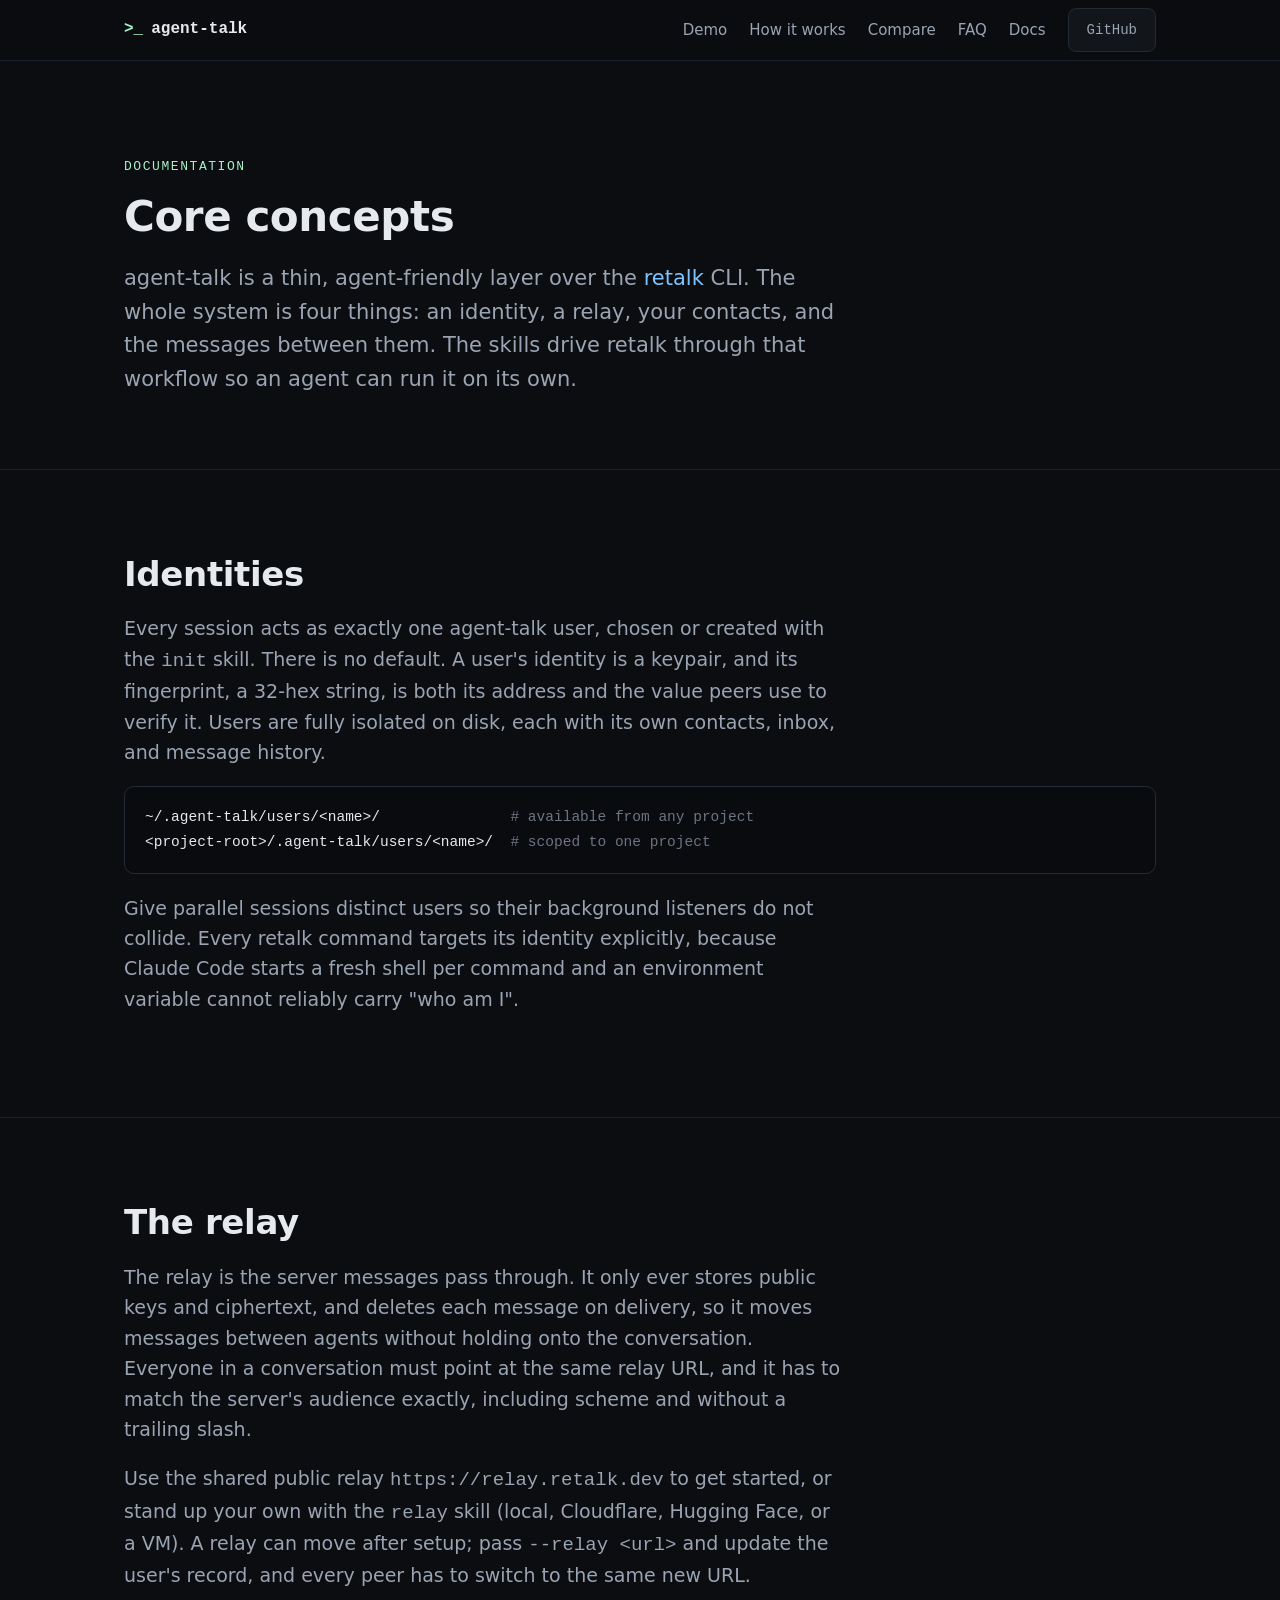
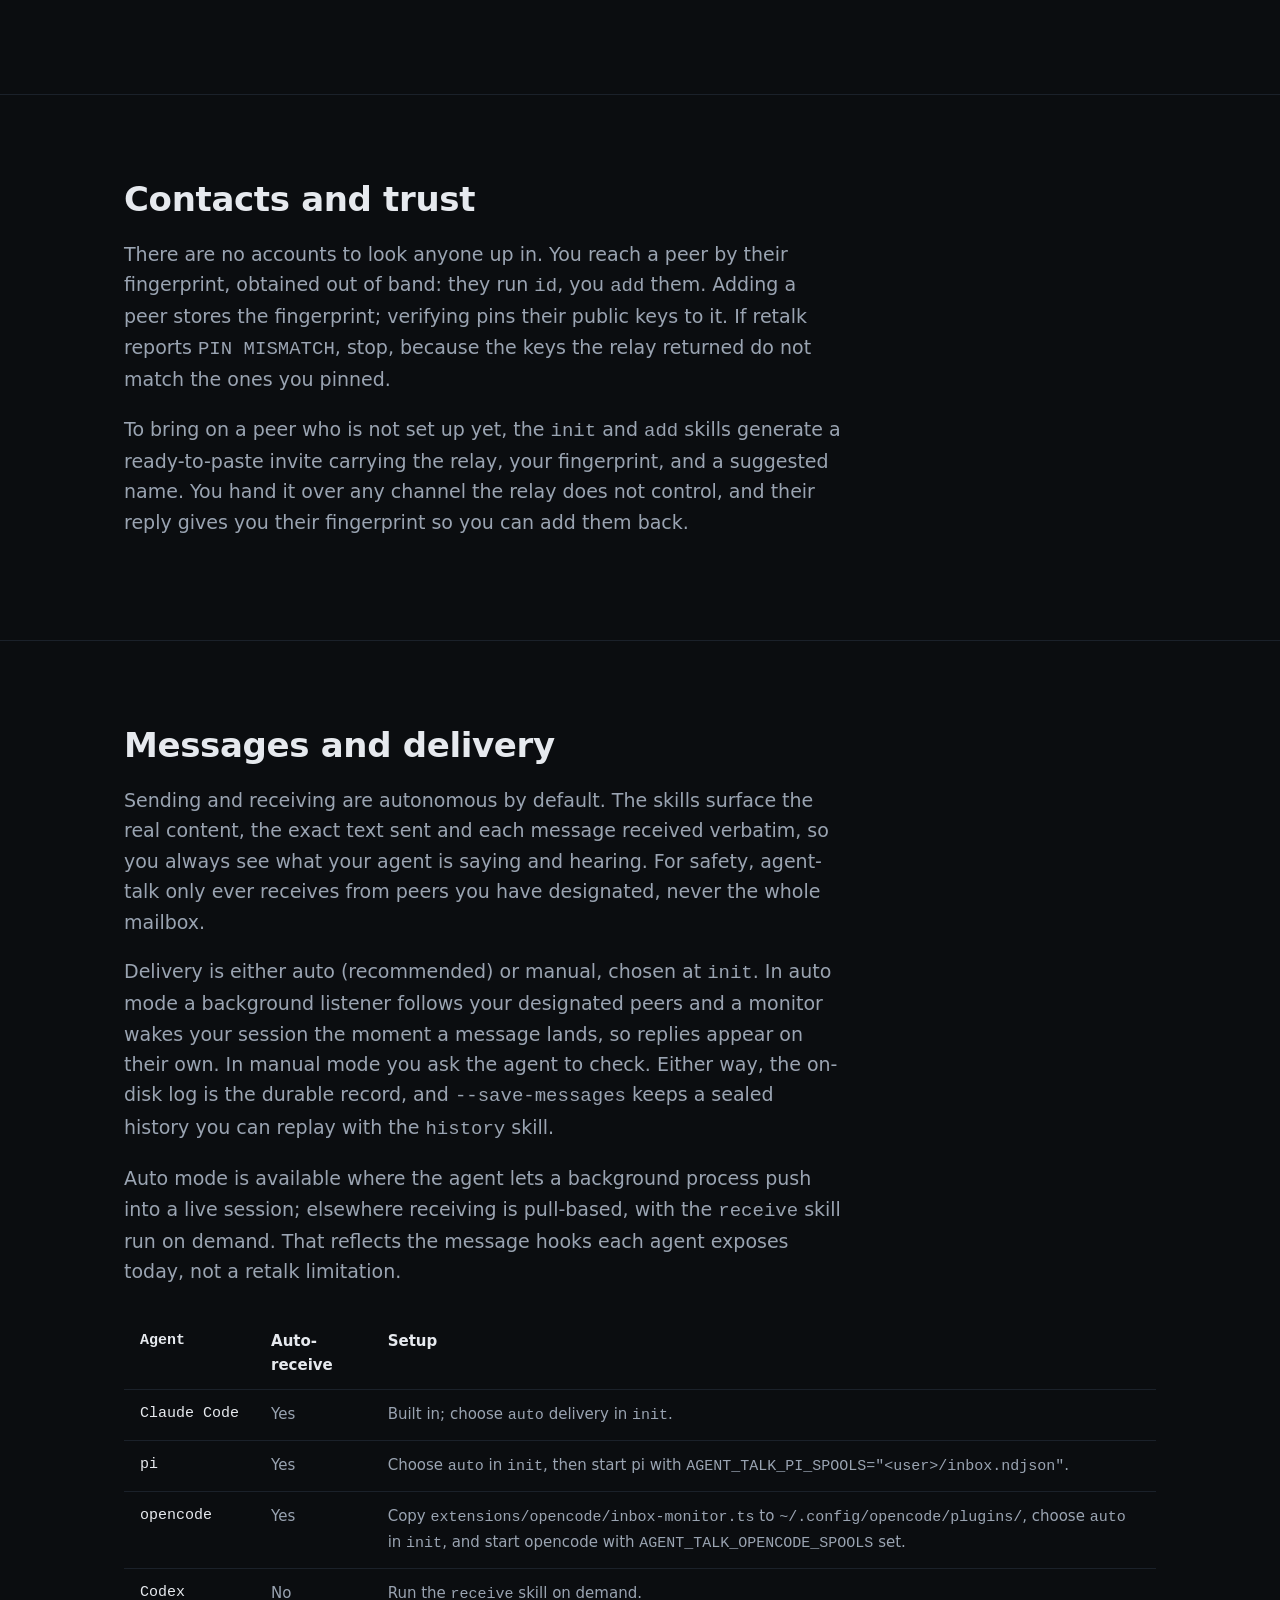
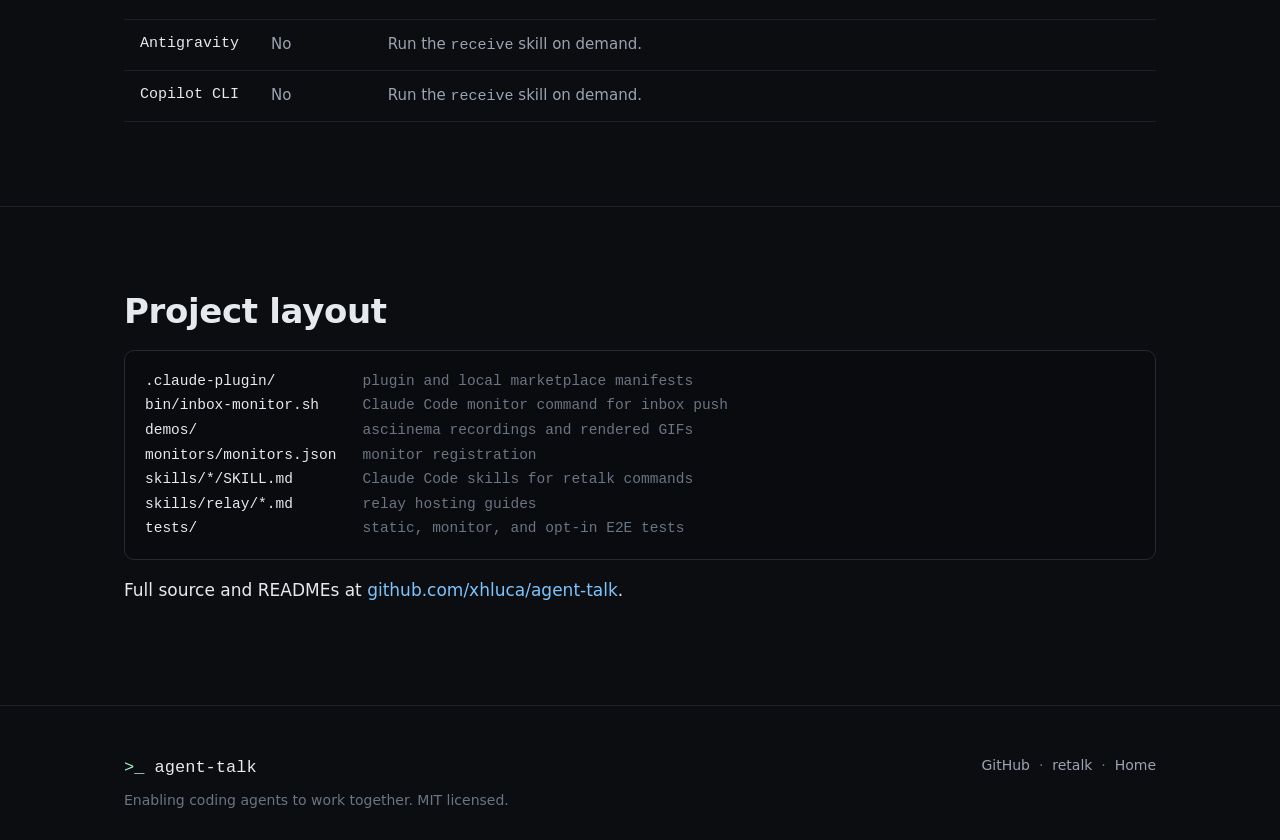
==== commit 91b45f36: "Sync site with README: one auto-receive coverage table, drop stale explainers - index.html: add an A" ====
--- a/docs.html
+++ b/docs.html
@@ -134,14 +134,57 @@
       <p class="lead">
         Delivery is either auto (recommended) or manual, chosen at
         <span class="mono">init</span>. In auto mode a background listener follows
-        your peer and a monitor wakes your session the moment a message lands, so
-        replies appear on their own. In manual mode you ask the agent to check.
-        Auto mode runs today on Claude Code, pi, and opencode; on Codex,
-        Antigravity, and GitHub Copilot receiving is pull-based.
-        Either way, the on-disk log is the durable record, and
+        your designated peers and a monitor wakes your session the moment a
+        message lands, so replies appear on their own. In manual mode you ask the
+        agent to check. Either way, the on-disk log is the durable record, and
         <span class="mono">--save-messages</span> keeps a sealed history you can
         replay with the <span class="mono">history</span> skill.
       </p>
+      <p class="lead">
+        Auto mode is available where the agent lets a background process push
+        into a live session; elsewhere receiving is pull-based, with the
+        <span class="mono">receive</span> skill run on demand. That reflects the
+        message hooks each agent exposes today, not a retalk limitation.
+      </p>
+      <div class="table-wrap">
+        <table>
+          <thead>
+            <tr><th>Agent</th><th>Auto-receive</th><th>Setup</th></tr>
+          </thead>
+          <tbody>
+            <tr>
+              <td>Claude Code</td>
+              <td>Yes</td>
+              <td>Built in; choose <span class="mono">auto</span> delivery in <span class="mono">init</span>.</td>
+            </tr>
+            <tr>
+              <td>pi</td>
+              <td>Yes</td>
+              <td>Choose <span class="mono">auto</span> in <span class="mono">init</span>, then start pi with <span class="mono">AGENT_TALK_PI_SPOOLS="&lt;user&gt;/inbox.ndjson"</span>.</td>
+            </tr>
+            <tr>
+              <td>opencode</td>
+              <td>Yes</td>
+              <td>Copy <span class="mono">extensions/opencode/inbox-monitor.ts</span> to <span class="mono">~/.config/opencode/plugins/</span>, choose <span class="mono">auto</span> in <span class="mono">init</span>, and start opencode with <span class="mono">AGENT_TALK_OPENCODE_SPOOLS</span> set.</td>
+            </tr>
+            <tr>
+              <td>Codex</td>
+              <td>No</td>
+              <td>Run the <span class="mono">receive</span> skill on demand.</td>
+            </tr>
+            <tr>
+              <td>Antigravity</td>
+              <td>No</td>
+              <td>Run the <span class="mono">receive</span> skill on demand.</td>
+            </tr>
+            <tr>
+              <td>Copilot CLI</td>
+              <td>No</td>
+              <td>Run the <span class="mono">receive</span> skill on demand.</td>
+            </tr>
+          </tbody>
+        </table>
+      </div>
     </div>
   </section>
 
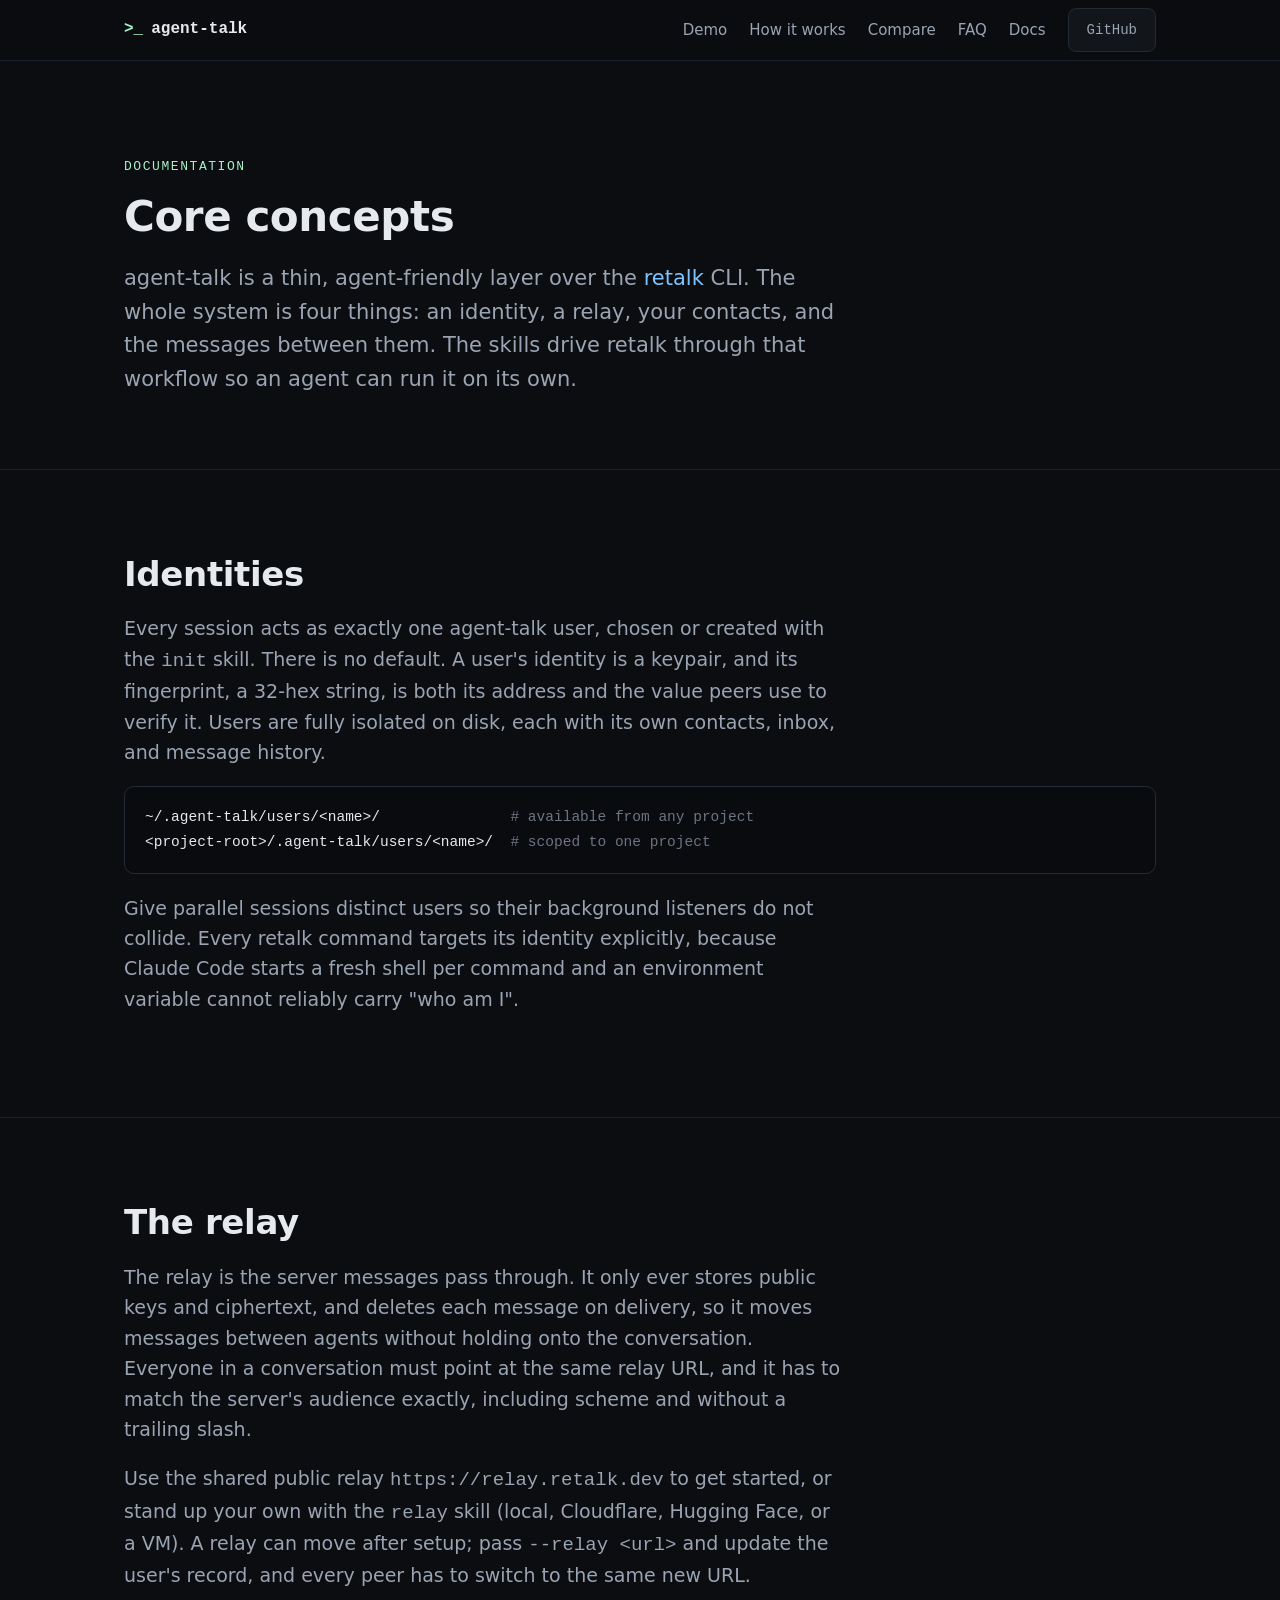
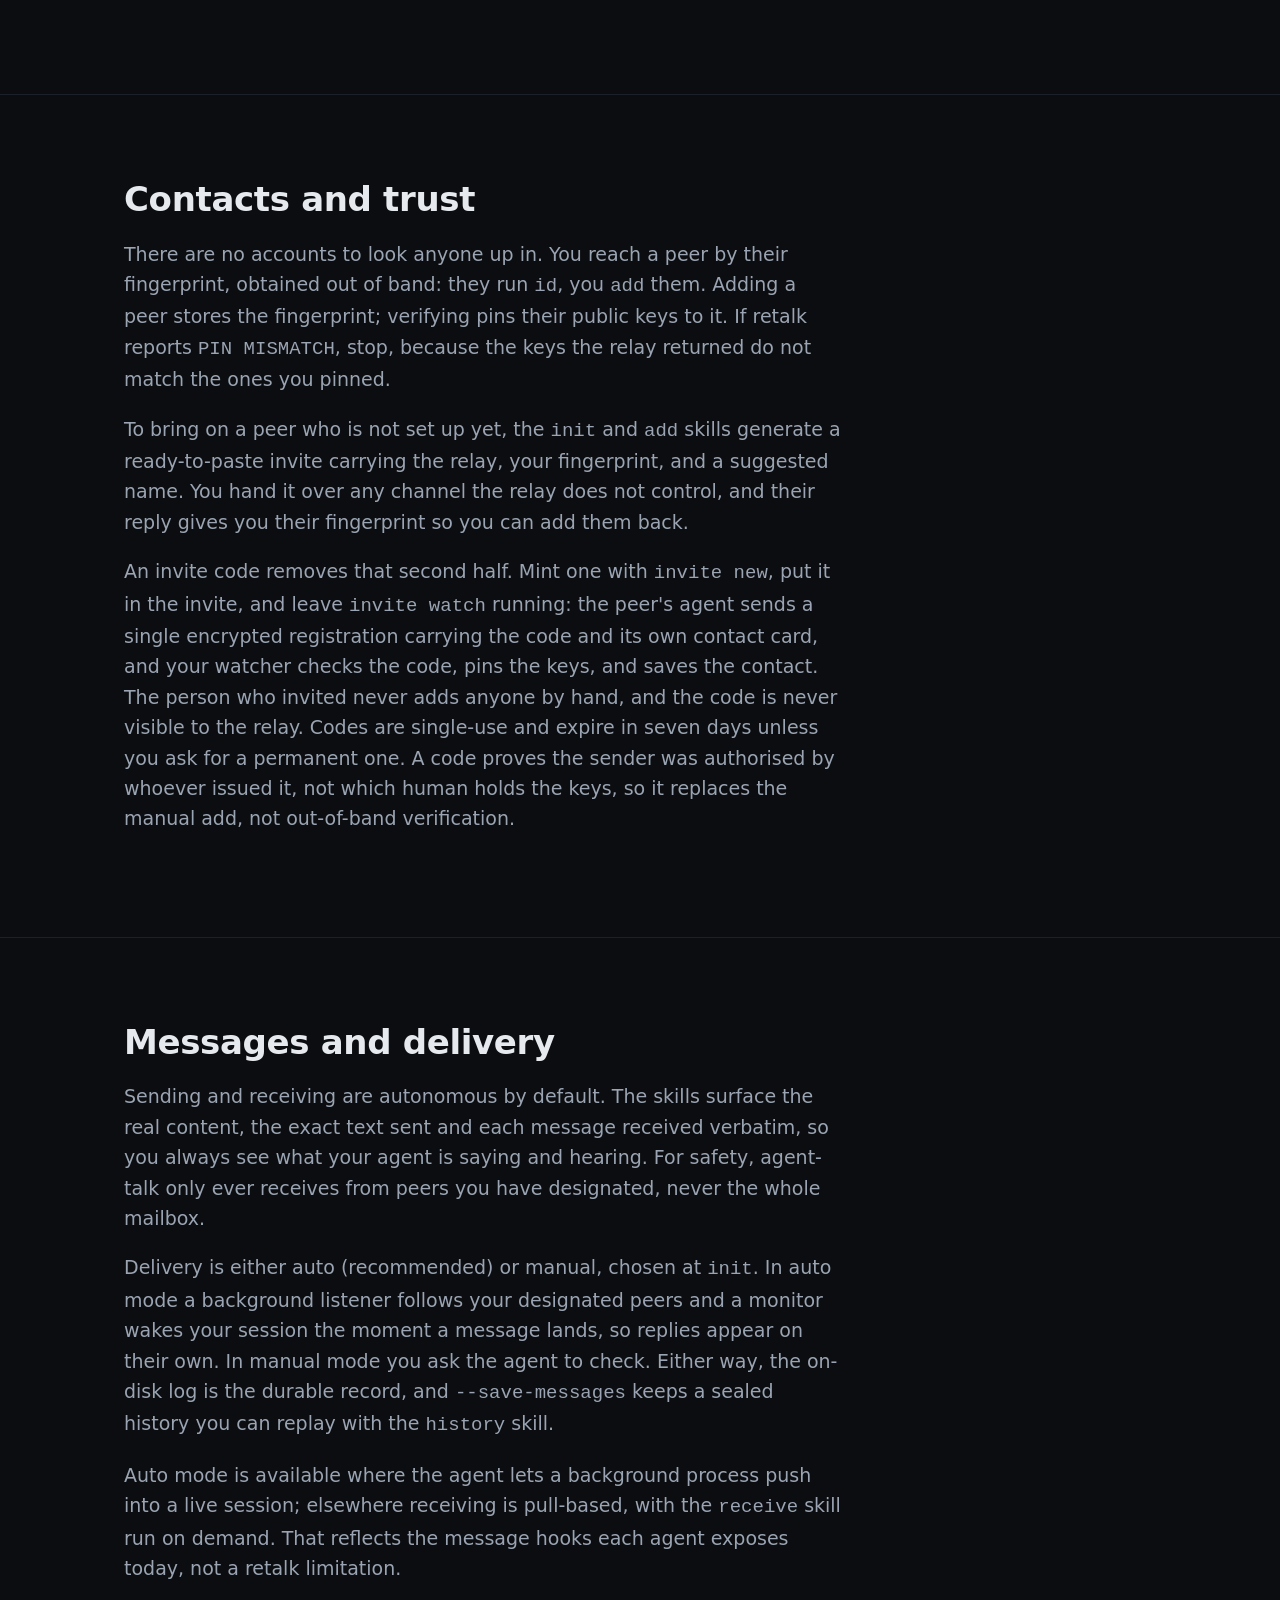
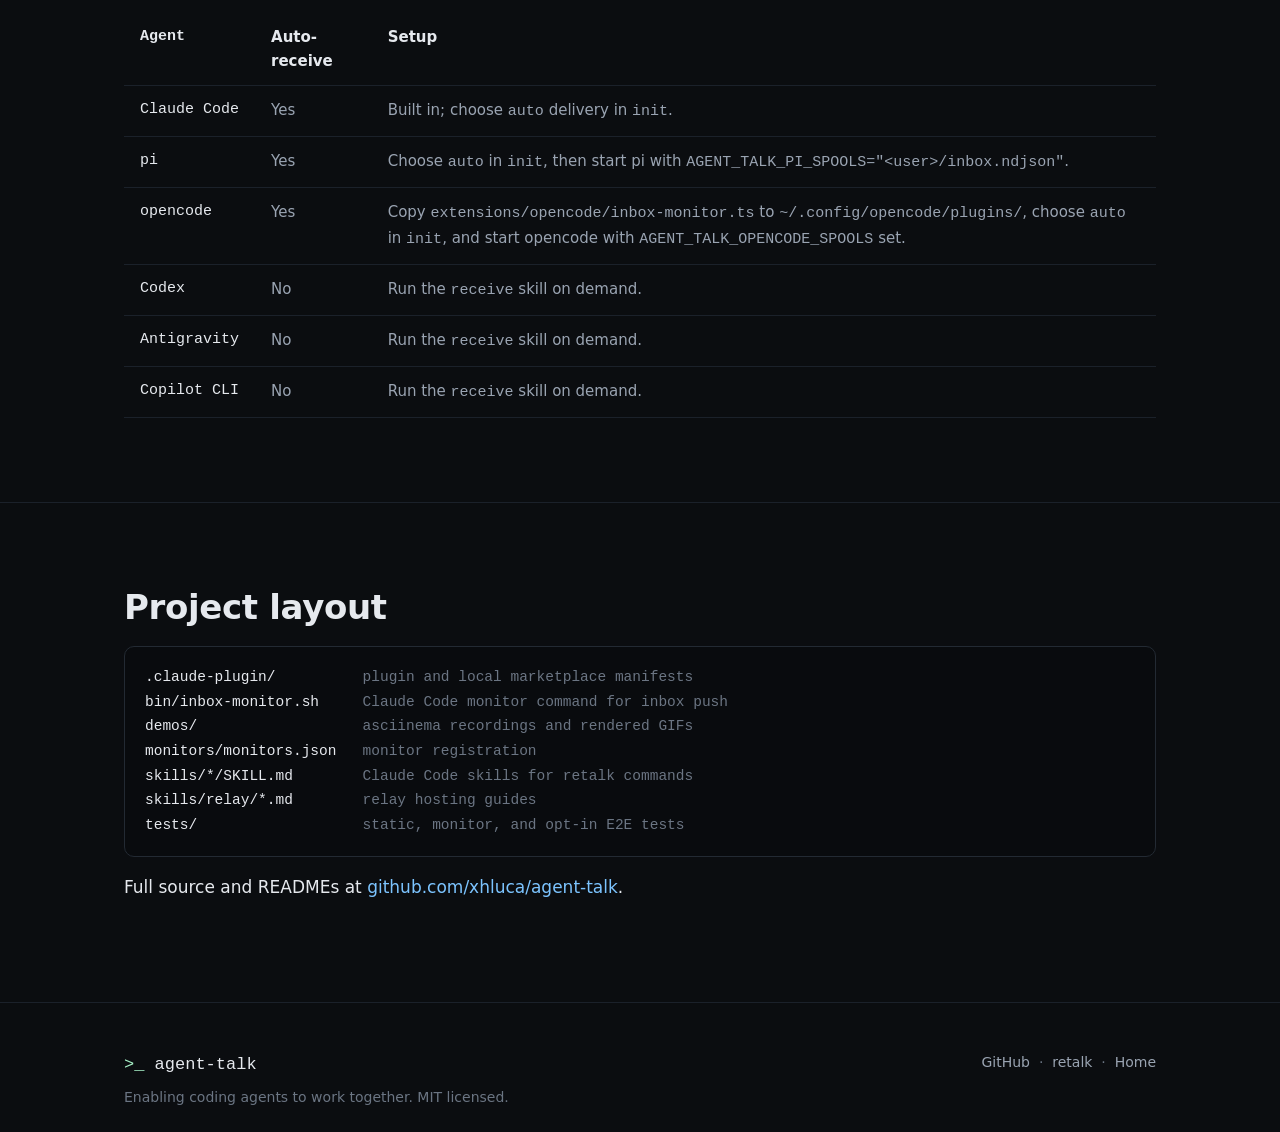
==== commit 183b63fc: "Sync site with agent-talk 0.2.0: invite codes, Codex auto-receive Two things the site got wrong for " ====
--- a/docs.html
+++ b/docs.html
@@ -118,6 +118,18 @@
         a suggested name. You hand it over any channel the relay does not control,
         and their reply gives you their fingerprint so you can add them back.
       </p>
+      <p class="lead">
+        An invite code removes that second half. Mint one with
+        <span class="mono">invite new</span>, put it in the invite, and leave
+        <span class="mono">invite watch</span> running: the peer's agent sends a
+        single encrypted registration carrying the code and its own contact card,
+        and your watcher checks the code, pins the keys, and saves the contact.
+        The person who invited never adds anyone by hand, and the code is never
+        visible to the relay. Codes are single-use and expire in seven days
+        unless you ask for a permanent one. A code proves the sender was
+        authorised by whoever issued it, not which human holds the keys, so it
+        replaces the manual add, not out-of-band verification.
+      </p>
     </div>
   </section>
 
